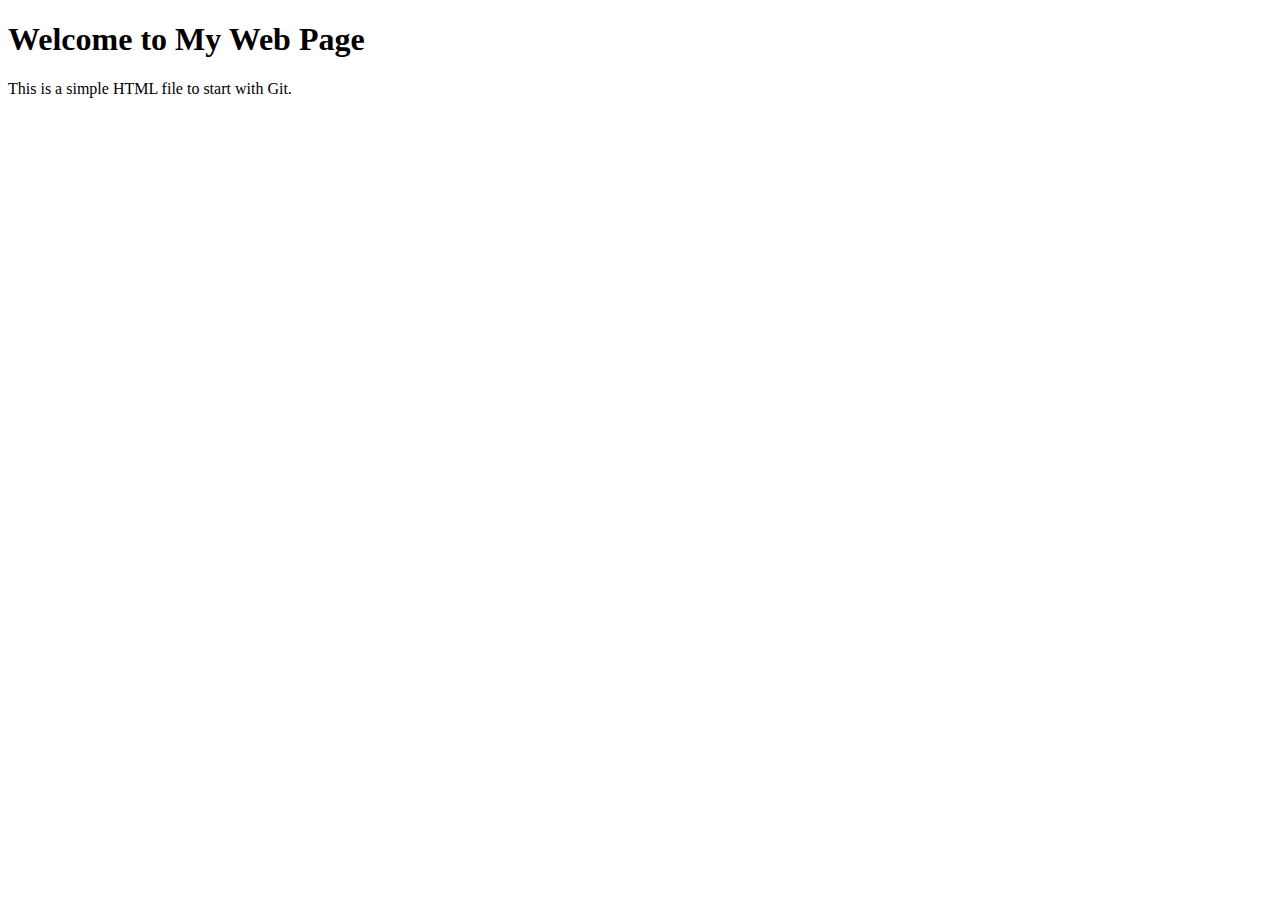
==== index.html @ bd5b5b31 "index.html files" ====
<!DOCTYPE html>
<html lang="en">
<head>
    <meta charset="UTF-8">
    <meta name="viewport" content="width=device-width, initial-scale=1.0">
    <title>My Web Project</title>
</head>
<body>
    <h1>Welcome to My Web Page</h1>
    <p>This is a simple HTML file to start with Git.</p>
</body>
</html>
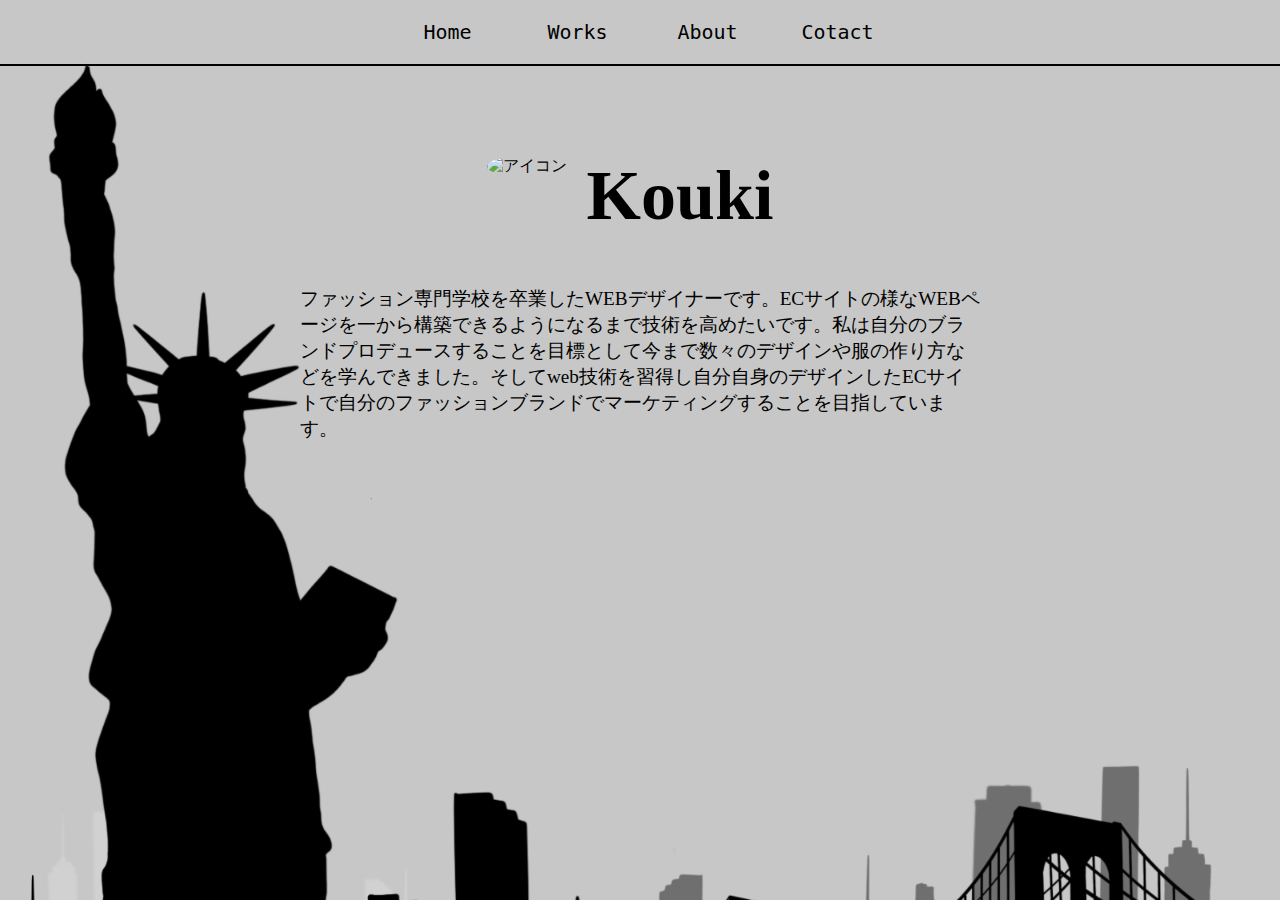
==== commit aa56cb57: "test portfolio" ====
--- a/index.html
+++ b/index.html
@@ -1,12 +1,55 @@
-<!DOCTYPE html>
-<html lang="en">
-<head>
-    <meta charset="UTF-8">
-    <meta name="viewport" content="width=device-width, initial-scale=1.0">
-    <title>My Web Project</title>
-</head>
-<body>
-    <h1>Welcome to My Web Page</h1>
-    <p>This is a simple HTML file to start with Git.</p>
-</body>
+<!doctype html>
+<html lang="ja">
+    <head>
+        <meta charset="utf-8">
+        <title>Ogata Kouki's Portfolio</title>
+        <link rel="stylesheet" href="./style.css">
+        <meta name="viewport" content="width=device-width,initial-scale=1">
+    </head>
+    <body>
+        <div class="curtain"></div>
+        <div class="load-screen">Loading...</div>
+        <div class="img">
+            <div class="world">
+                <div class="links">
+                    <p><a class="link-panel" href="index.html">   Home   </a></p>
+                    <p><a class="link-panel" href="hook.html">    Works    </a></p>
+                    <p><a class="link-panel" href="about.html">   About    </a></p>
+                    <p><a class="link-panel" href="contact.html">    Cotact   </a></p>
+                </div>
+            </div>
+            <div class="wed">
+                <div class="smile">
+                    
+                </div>
+                <div class="header">
+                    <div class="pop-assets">
+                        <img src="" alt="">
+                    </div>
+                    <div class="icon">
+                        <img src="https://cdn.discordapp.com/attachments/1027152914873069610/1039476375356178472/IMG_1789.jpg"
+                        alt="アイコン" width="80px" height="80px">
+                    </div>
+                    <div class="pop-assets">
+                        <img src="" alt="">
+                    </div>
+                    
+                    <h1 class="screen-name">Kouki</h1>
+                </div>
+                <div class="container">
+                    <p class="about">
+                        ファッション専門学校を卒業したWEBデザイナーです。ECサイトの様なWEBページを一から構築できるようになるまで技術を高めたいです。私は自分のブランドプロデュースすることを目標として今まで数々のデザインや服の作り方などを学んできました。そしてweb技術を習得し自分自身のデザインしたECサイトで自分のファッションブランドでマーケティングすることを目指しています。
+                    <p class="desc">
+                    </p>
+                </div>
+            </div>
+        </div>    
+        <script>
+            window.addEventListener('load', e => {
+                let target1 = document.querySelector('.curtain');
+                let target2 = document.querySelector('.load-screen');
+                target1.style.display = target2.style.display = 'none';
+            });
+        </script>
+    </body>
 </html>--- a/style.css
+++ b/style.css
@@ -0,0 +1,185 @@
+@charset "utf-8";
+
+* {
+    margin: 0;
+    padding: 0;
+}
+
+body {
+    background-color: #ffffff;
+    max-width: 100%;
+}
+.img  {
+    background-image: url(/image/American.png);
+    background-repeat: no-repeat;
+    background-size: cover;
+    height: 100vh;
+    background-color: #c7c7c7;
+   background-blend-mode: hard-light
+}
+
+.world {
+    border-bottom: 2px solid #000000;
+}
+
+.links {
+    display: flex;
+    justify-content: center;
+    text-align: center;
+    padding: 0;
+    width: 100%;
+}
+
+p {
+    display: inline;
+}
+
+.link-panel {
+    font-size: 20px;
+    font-family: monospace;
+    font-weight: 100;
+    width: 100px;
+    padding: 20px 10px;
+    margin: 0px 5px;
+}
+
+a {
+    outline: none;
+    text-decoration: none;
+    display: inline-block;
+    text-align: center;
+  }
+
+  p:last-child a {
+    margin-right: 0;
+  }
+  
+  a:link, a:visited, a:focus {
+    color: #000000;
+  }
+  
+  a:hover {
+    background-color: #56befa;
+  
+}
+  a:active {
+    background: rgba(4, 0, 255, 0.473);
+    color: rgb(255, 255, 255);
+  }
+
+.header {
+    display: flex;
+    justify-content: center;
+    margin-top: 30px;
+}
+
+.icon {
+   height: 80px;
+   margin: 60px 20px 0px 0px;
+}
+
+img {
+   border-radius: 50%;
+   object-fit: cover;
+   object-position:54% 36%;
+}
+
+.screen-name {
+    font-family: 'Times New Roman', Times, serif;
+    font-size: 70px;
+    color: rgb(0, 0, 0);
+    margin: 60px 20px 0px 0px ;
+    height: 80px;
+}
+
+.container {
+    padding: 50px 300px;
+}
+
+.about {
+    text-align: left;
+    font-weight: 400;
+    font-size: larger;
+}
+
+@media (max-width:480px) {
+
+
+    .link-panel {
+        font-size: 15px;
+        font-family: monospace;
+        font-weight: 50;
+        width: 50px;
+        padding: 20px 10px;
+        margin: 0px 5px;
+    }
+
+    .img {
+        width: 100%;
+        height: 100%;
+        background-repeat: no-repeat;
+        background-size: cover;
+        background-color: #c7c7c7;
+        background-blend-mode: hard-light;
+    }
+    .container {
+        padding: 20px 100px 120px;
+    }
+
+    .about {
+        font-weight: 400;
+        font-size:small;
+    }
+
+    .abuot br {
+        display: none;
+    }
+    .header {
+        display: flex;
+        justify-content: center;
+        margin-top: 30px;
+        margin-bottom: 30px;
+    }
+    
+    .icon {
+       height: 40px;
+       margin: 60px 20px 0px 0px;
+    }
+    
+    img {
+       border-radius: 50%;
+       object-fit: cover;
+       object-position:54% 36%;
+    }
+    
+    .screen-name {
+        font-family: 'Times New Roman', Times, serif;
+        font-size: 30px;
+        color: rgb(0, 0, 0);
+        margin: 60px 20px 0px 0px ;
+        padding-top: 20px;
+        height: 40px;
+    }
+}
+
+.curtain {
+    position: fixed;
+    width: 100%;
+    height: 120%;
+    left: 0;
+    top: 0;
+    background-color: rgba(0, 0, 0, .6);
+    z-index: 2;
+}
+
+.load-screen {
+    z-index: 3;
+    position: fixed;
+    margin: auto;
+    top: 50vh;
+    left: 0;
+    right: 0;
+    bottom: 0;
+    text-align: center;
+    color: white;
+}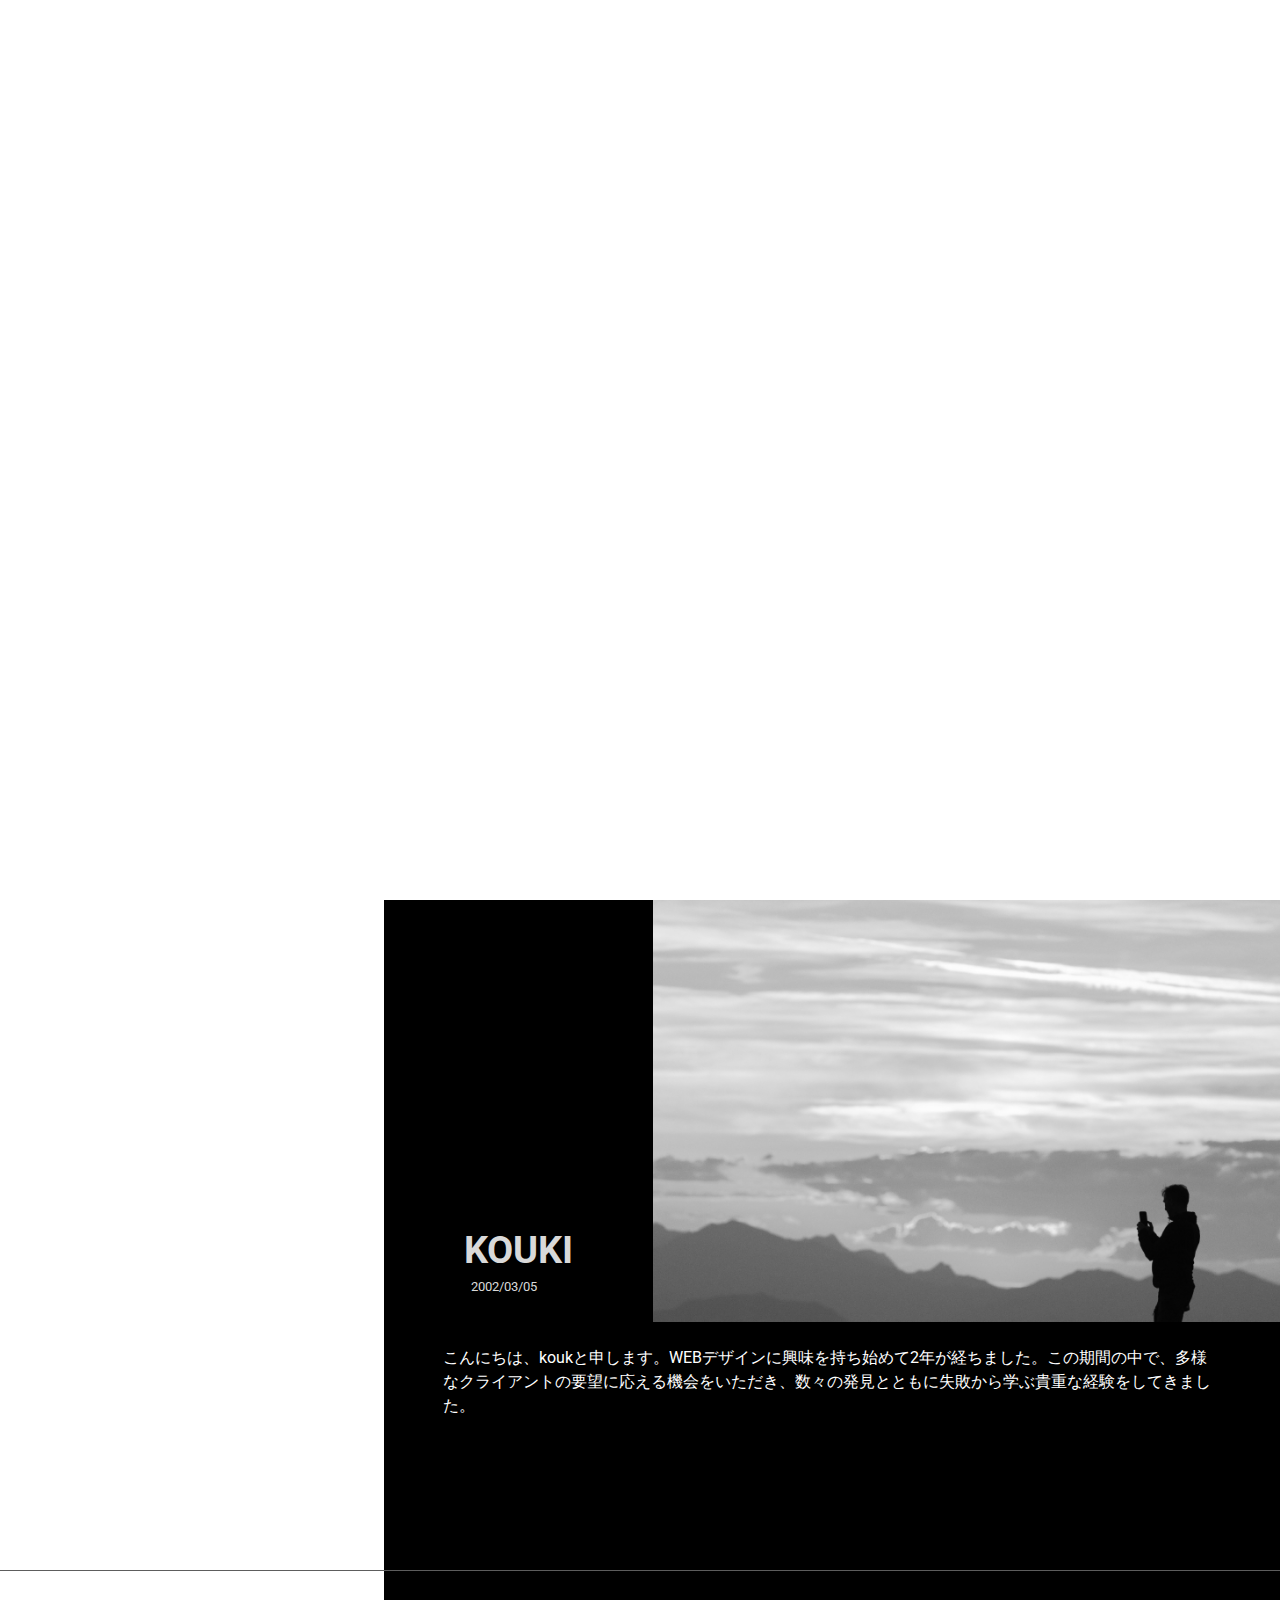
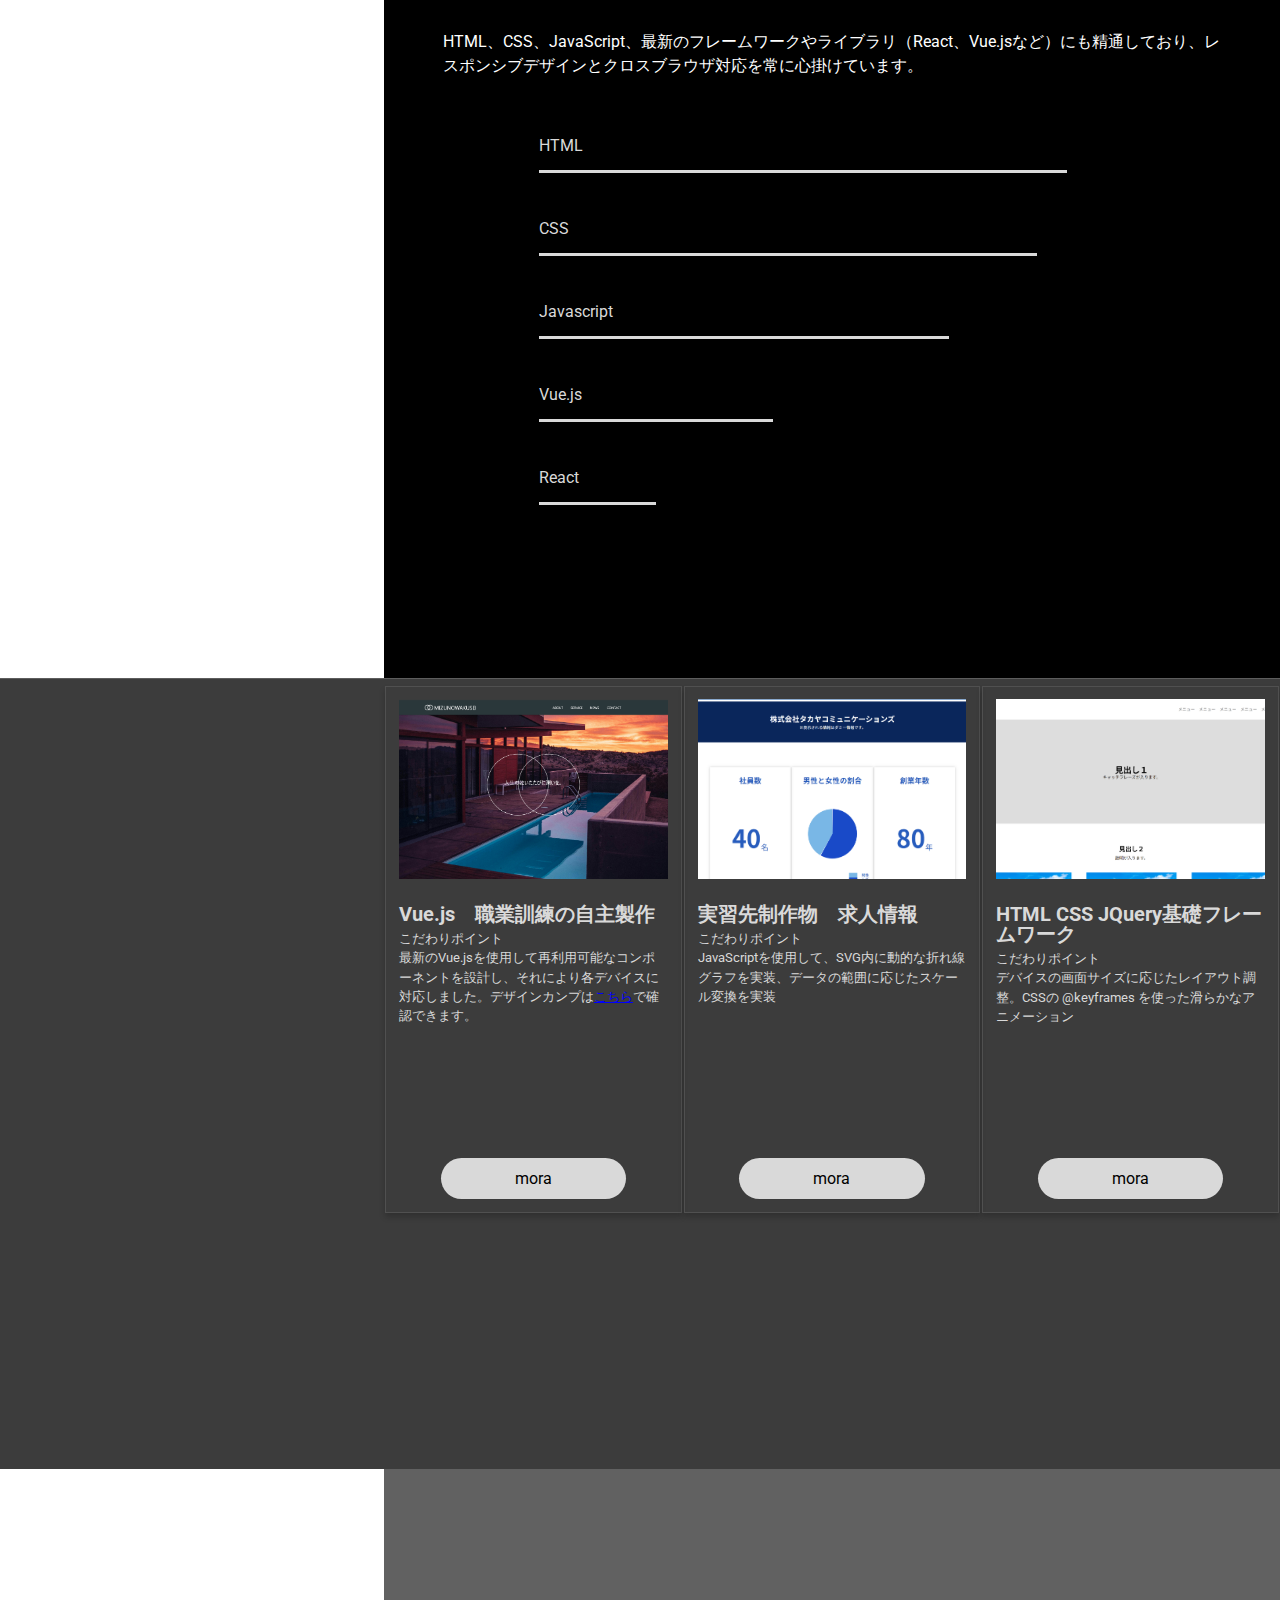
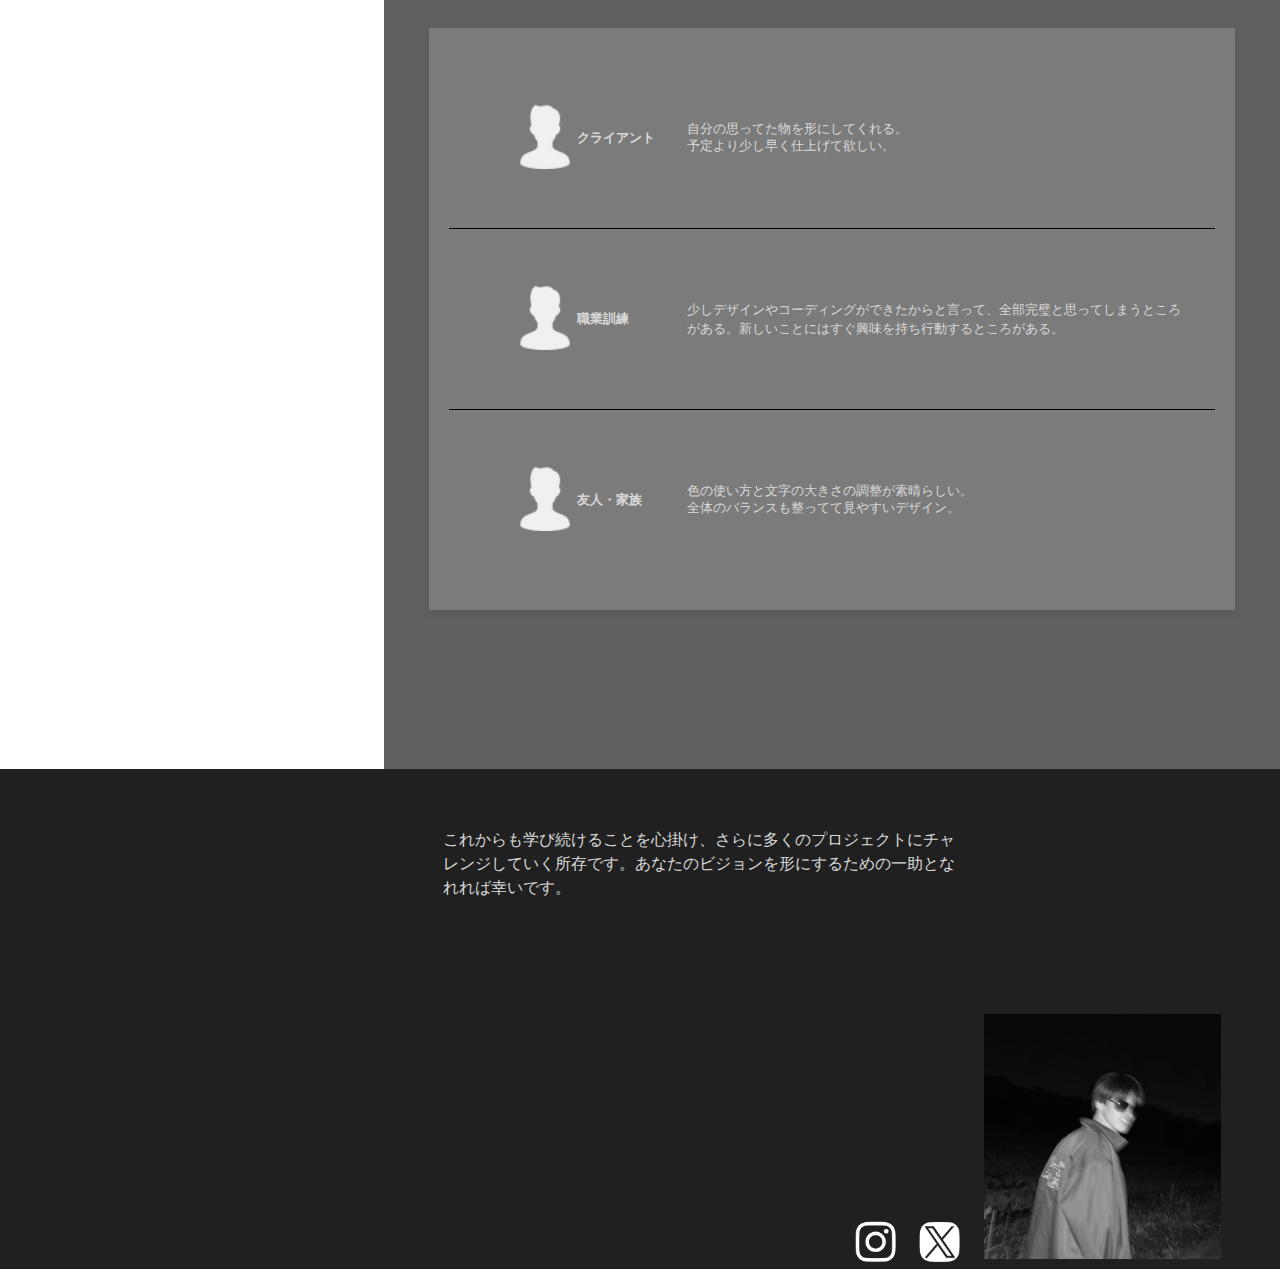
==== commit d6981f01: "repository update portfolio" ====
--- a/index.html
+++ b/index.html
@@ -1,55 +1,192 @@
-<!doctype html>
+<!DOCTYPE html>
 <html lang="ja">
-    <head>
-        <meta charset="utf-8">
-        <title>Ogata Kouki's Portfolio</title>
-        <link rel="stylesheet" href="./style.css">
-        <meta name="viewport" content="width=device-width,initial-scale=1">
-    </head>
-    <body>
-        <div class="curtain"></div>
-        <div class="load-screen">Loading...</div>
-        <div class="img">
-            <div class="world">
-                <div class="links">
-                    <p><a class="link-panel" href="index.html">   Home   </a></p>
-                    <p><a class="link-panel" href="hook.html">    Works    </a></p>
-                    <p><a class="link-panel" href="about.html">   About    </a></p>
-                    <p><a class="link-panel" href="contact.html">    Cotact   </a></p>
+
+<head>
+    <meta charset="UTF-8">
+    <meta name="viewport" content="width=device-width, initial-scale=1.0">
+    <link rel="stylesheet" href="css/style.css">
+    <link href="https://fonts.googleapis.com/css2?family=Roboto:wght@400;700&display=swap" rel="stylesheet">
+    <link rel="preconnect" href="https://fonts.googleapis.com">
+    <link rel="preconnect" href="https://fonts.gstatic.com" crossorigin>
+    <link
+        href="https://fonts.googleapis.com/css2?family=Roboto:ital,wght@0,100;0,300;0,400;0,500;0,700;0,900;1,100;1,300;1,400;1,500;1,700;1,900&display=swap"
+        rel="stylesheet">
+    <script src="script.js" defer></script>
+    <script src="content.js" defer></script>
+    <title>k-criert/portfolio</title>
+</head>
+
+<body>
+
+    <!-- ローディング画面用の要素、初めは非表示 -->
+    <div id="outer-container">
+        <div id="background" style="opacity: 0;"></div> <!-- 背景専用のタグ -->
+        <div id="loading-container">
+            <div id="text-container">
+                <div id="loading">K</div>
+                <div id="visual-wrapper">
+                    <div id="visual">CREATE</div>
                 </div>
             </div>
-            <div class="wed">
-                <div class="smile">
-                    
+            <svg width="70vw" height="20vw" viewBox="0 0 500 100" preserveAspectRatio="xMidYMid meet"
+                style="position: absolute; top: 50%; left: 50%; transform: translate(-50%, -50%);">
+                <rect id="frame" x="0" y="0" width="500" height="100" fill="white" stroke="black" stroke-width="3" />
+            </svg>
+
+        </div>
+    </div>
+    <!-- ハンバーガーメニューボタン -->
+    <div class="hamburger-menu">
+        <button class="hamburger" aria-label="メニューを開く">
+            <span></span>
+            <span></span>
+            <span></span>
+        </button>
+    </div>
+    <header id="header" class="nav-menu">
+        <div class="header-wrapper">
+            <ul>
+                <li><a href="#top" id="top-btn">TOP</a></li>
+                <li><a href="#about" id="about-btn">ABOUT</a></li>
+                <li><a href="#works" id="works-btn">WORKS</a></li>
+                <li><a href="#testimonials" id="testimonials-btn">TESTIMONIALS</a></li>
+                <li><a href="#sns" id="sns-btn">SNS</a></li>
+            </ul>
+        </div>
+    </header>
+    <main id="top" class="scroll-section">
+        <div class="top-contenir">
+            <div class="top-wrapper">
+                <h1>K-CREATE</h1>
+                <p class="top-text-line">Designing the Future</p>
+            </div>
+        </div>
+        <section id="about" class="scroll-section">
+            <div id="about-flex">
+                <div class="about-wrapper">
+                    <div class="about-contenir">
+                        <div class="about-text">
+                            <div class="text-letter">
+                                <h2>KOUKI</h2>
+                                <p>2002/03/05</p>
+                            </div>
+                        </div>
+                        <img src="image/tobias-rademacher-uTjbuFbhTug-unsplash 1.jpg" alt="デザイナーKOUKIのポートレート画像">
+                    </div>
+                    <div class="about-paragraph">
+                        <p>こんにちは、koukと申します。WEBデザインに興味を持ち始めて2年が経ちました。この期間の中で、多様なクライアントの要望に応える機会をいただき、数々の発見とともに失敗から学ぶ貴重な経験をしてきました。
+                        </p>
+                    </div>
                 </div>
-                <div class="header">
-                    <div class="pop-assets">
-                        <img src="" alt="">
+
+            </div>
+            <div id="about-flex">
+                <div class="about-wrapper skli">
+                    <p> HTML、CSS、JavaScript、最新のフレームワークやライブラリ（React、Vue.jsなど）にも精通しており、レスポンシブデザインとクロスブラウザ対応を常に心掛けています。
+                    </p>
+                    <div class="skli-sheet">
+                        <div></div>
+                        <div class="sklli-level">
+                            <ul>
+                                <li>HTML</li>
+                                <li>CSS</li>
+                                <li>Javascript</li>
+                                <li>Vue.js</li>
+                                <li>React</li>
+                            </ul>
+                        </div>
+                        <div></div>
                     </div>
-                    <div class="icon">
-                        <img src="https://cdn.discordapp.com/attachments/1027152914873069610/1039476375356178472/IMG_1789.jpg"
-                        alt="アイコン" width="80px" height="80px">
+                </div>
+        </section>
+        <section id="works" class="scroll-section">
+            <div class="container">
+                <div class="box">
+                    <img src="image/works-image1.png" alt="Vue.jsを使った架空の職業訓練サイトのスクリーンショット">
+                    <div class="content-group">
+                        <h2>Vue.js　職業訓練の自主製作</h2>
+                        <p>こだわりポイント<br />最新のVue.jsを使用して再利用可能なコンポーネントを設計し、それにより各デバイスに対応しました。デザインカンプは<span id="design-link" style="text-decoration: underline; color: blue; cursor: pointer;">こちら</span>で確認できます。</p>
                     </div>
-                    <div class="pop-assets">
-                        <img src="" alt="">
+                    <a href="https://koukiogata.github.io/hotel">mora</a>
+                </div>
+                <div class="box">
+                    <img src="image/works-image2.png" alt="Vue.jsを使った架空の職業訓練サイトのスクリーンショット">
+                    <div class="content-group">
+                        <h2>実習先制作物　求人情報</h2>
+                        <p>こだわりポイント<br />JavaScriptを使用して、SVG内に動的な折れ線グラフを実装、データの範囲に応じたスケール変換を実装</p>
                     </div>
-                    
-                    <h1 class="screen-name">Kouki</h1>
+                    <a href="https://koukiogata.github.io/digital">mora</a>
                 </div>
-                <div class="container">
-                    <p class="about">
-                        ファッション専門学校を卒業したWEBデザイナーです。ECサイトの様なWEBページを一から構築できるようになるまで技術を高めたいです。私は自分のブランドプロデュースすることを目標として今まで数々のデザインや服の作り方などを学んできました。そしてweb技術を習得し自分自身のデザインしたECサイトで自分のファッションブランドでマーケティングすることを目指しています。
-                    <p class="desc">
-                    </p>
+                <div class="box">
+                    <img src="image/works-image3.png" alt="Vue.jsを使った架空の職業訓練サイトのスクリーンショット">
+                    <div class="content-group">
+                        <h2>HTML CSS JQuery基礎フレームワーク</h2>
+                        <p>こだわりポイント<br /> デバイスの画面サイズに応じたレイアウト調整。CSSの @keyframes を使った滑らかなアニメーション</p>
+                    </div>
+                    <a href="./web/index.html">mora</a>
                 </div>
             </div>
-        </div>    
-        <script>
-            window.addEventListener('load', e => {
-                let target1 = document.querySelector('.curtain');
-                let target2 = document.querySelector('.load-screen');
-                target1.style.display = target2.style.display = 'none';
-            });
-        </script>
-    </body>
+        </section>
+        <section id="testimonials" class="scroll-section">
+            <div class="testimonials-container">
+                <div class="testimonials-box">
+                    <div class="testimonial-item">
+                        <div class="icon-text-box">
+                            <span class="icon"><img src="image/男性の人物アイコン素材 2.png" alt="クライアントのフィードバックを示すアイコン"></span>
+                            <span class="label">クライアント</span>
+                        </div>
+                        <div class="content-box">
+                            <ul class="content">
+                                <li>自分の思ってた物を形にしてくれる。</li>
+                                <li>予定より少し早く仕上げて欲しい。</li>
+                            </ul>
+                        </div>
+                    </div>
+                    <div class="testimonial-item">
+                        <div class="icon-text-box">
+                            <span class="icon"><img src="image/男性の人物アイコン素材 2.png" alt="職業訓練のフィードバックアイコン"></span>
+                            <span class="label">職業訓練</span>
+                        </div>
+                        <div class="content-box">
+                            <p class="content">少しデザインやコーディングができたからと言って、全部完璧と思ってしまうところがある。新しいことにはすぐ興味を持ち行動するところがある。
+                            </p>
+                        </div>
+                    </div>
+                    <div class="testimonial-item">
+                        <div class="icon-text-box">
+                            <span class="icon"><img src="image/男性の人物アイコン素材 2.png" alt="友人・家族のフィードバックアイコン"></span>
+                            <span class="label">友人・家族</span>
+                        </div>
+                        <div class="content-box">
+                            <ul class="content">
+                                <li>色の使い方と文字の大きさの調整が素晴らしい。</li>
+                                <li>全体のバランスも整ってて見やすいデザイン。</li>
+                            </ul>
+                        </div>
+                    </div>
+                </div>
+            </div>
+        </section>
+    </main>
+    <footer id="sns" class="scroll-section">
+        <div class="sns-container">
+            <div class="sns-content">
+                <div class="sns-message">
+                    <p>これからも学び続けることを心掛け、さらに多くのプロジェクトにチャレンジしていく所存です。あなたのビジョンを形にするための一助となれれば幸いです。</p>
+                </div>
+                <div class="sns-links">
+                    <div class="social-icons">
+                        <img src="image/kjinoicevc 1.png" alt="KOUKIのSNSリンクアイコン1">
+                        <img src="image/kjinoicevcXXX 1.png" alt="KOUKIのSNSリンクアイコン2">
+                    </div>
+                    <div class="brand-logo">
+                        <img src="image/knkjn 1.png" alt="KOUKIのブランドロゴ">
+                    </div>
+                </div>
+
+            </div>
+        </div>
+    </footer>
+</body>
+
 </html>--- a/css/style.css
+++ b/css/style.css
@@ -0,0 +1,1022 @@
+@charset "UTF-8";
+@import url(reset.css);
+
+:root {
+    --paragraph-padding: calc(90 / 1366 * 100%);
+
+}
+
+/* html, body {
+    } */
+body {
+    font-family: 'Roboto', sans-serif;
+    /* ウェブサイト全体に適用 */
+}
+
+p {
+    line-height: 1.5;
+}
+
+#background {
+    position: absolute;
+    top: 0;
+    left: 0;
+    width: 100%;
+    height: 100%;
+    background-color: black;
+    /* 任意の背景色 */
+    transition: opacity 0.3s ease;
+    /* オパシティのトランジション */
+}
+
+/* 外側のコンテナのスタイリング */
+#outer-container {
+    position: fixed;
+    z-index: 999;
+    width: 100vw;
+    height: 100vh;
+    display: flex;
+    justify-content: center;
+    align-items: center;
+    background-color: #fff;
+    /* overflow: hidden; */
+}
+
+/* ローディングコンテナのスタイリング */
+/* #outer-container {
+
+    background-color: #ccc;
+} */
+#loading-container {
+    display: flex;
+    justify-content: center;
+    align-items: center;
+    width: 100%;
+}
+
+/* テキストコンテナのスタイリング */
+#text-container {
+    display: flex;
+    align-items: center;
+    position: relative;
+    width: fit-content;
+    /* コンテンツに合わせて幅を調整 */
+    z-index: 10;
+    font-size: clamp(6px, 1vw, 20px);
+    /* デフォルトのフォントサイズ */
+    fill: #333;
+    /* テキストカラー */
+}
+
+/* visualのラッパーのスタイリング */
+#visual-wrapper {
+    width: auto;
+    /* visual要素の幅を自動に設定 */
+    overflow: hidden;
+    /* はみ出た内容を隠す */
+    position: absolute;
+    /* 絶対位置指定 */
+    left: 100%;
+    /* Kの右端からスタート */
+    white-space: nowrap;
+    /* 改行を防ぐ */
+}
+
+#visual {
+    display: none;
+    font-size: 5em;
+    position: relative;
+    /* 相対位置指定 */
+    left: 0;
+    /* 初期位置を親要素の端に設定 */
+    margin-left: 10px;
+}
+
+
+/* ローディング要素のスタイリング */
+#loading {
+    font-size: 5em;
+    /* visibility: visible; */
+    /* animation: bounceIn 1.5s ease-in-out forwards; アニメーションを適用 */
+}
+
+/* @keyframes bounceIn {
+    0% {
+        transform: translateY(100%); /* 画面下からスタート */
+/* } */
+/* 30% { */
+/* transform: translateY(-10%); 小さく跳ねる */
+/* } */
+/* 100% { */
+/* transform: translateY(0); 元の位置に戻る */
+/* } */
+/* } */
+#frame {
+    stroke-dasharray: 1200;
+    /* 長方形の周囲の長さ */
+    stroke-dashoffset: 1200;
+    /* 初期状態で線が見えないように全周分オフセット */
+    animation: draw-frame 3s linear forwards;
+    /* 2秒で描画、アニメーションは線形に */
+}
+
+@keyframes draw-frame {
+    to {
+        stroke-dashoffset: 0;
+        /* 終了時に線が完全に見えるように */
+    }
+}
+
+@media (max-width: 768px) {
+    svg {
+        transform: translate(-50%, -50%) scale(0.4);
+        /* モバイルデバイスのためにサイズを縮小 */
+    }
+
+}
+
+@media (max-width: 480px) {
+    svg {
+        transform: translate(-50%, -50%) scale(0.2);
+        /* 更に小さいデバイスでさらに縮小 */
+    }
+
+}
+
+svg {
+    color: #fff;
+    max-width: 100%;
+    /* 要素がはみ出さないように最大幅を設定 */
+    height: auto;
+}
+
+/* タブレットサイズのデバイスに対応 */
+.backcolor {
+    background-color: #cc6464;
+}
+
+svg:hover {
+    cursor: pointer;
+    /* ホバー時にカーソルをポインタに変更 */
+    opacity: 0.8;
+    /* ホバー時に透明度を下げる */
+}
+
+svg rect:hover {
+    fill: rgb(255, 255, 255);
+    /* ホバー時にrect要素の塗りつぶし色を赤に変更 */
+}
+
+svg rect:active {
+    fill: rgb(255, 255, 255);
+    /* ホバー時にrect要素の塗りつぶし色を赤に変更 */
+}
+
+.hamburger-menu {
+    display: none;
+}
+
+
+@media screen and (max-width: 770px) {
+    .hamburger-menu {
+        position: fixed;
+        /* ボタンを固定位置に設定 */
+        /* 画面の上から20ピクセルの位置 */
+        /* 画面の右から20ピクセルの位置 */
+        z-index: 998;
+        display: flex;
+        flex-direction: column;
+        justify-content: space-around;
+
+        button {
+            background: none;
+            border: none;
+            cursor: pointer;
+            display: flex;
+            flex-direction: column;
+            justify-content: space-around;
+            height: 50px;
+            /* ボタンの高さ */
+            width: 50px;
+            /* ボタンの幅 */
+            background-color: #d9d9d9;
+            border-radius: 5px;
+        }
+
+        span {
+            transition: 0.5s;
+            display: block;
+            height: 3px;
+            width: 100%;
+            background: black;
+            border-radius: 10px;
+        }
+
+
+    }
+
+    .hamburger-menu button.active span:nth-child(1) {
+        transform: rotate(405deg) scale(0.5) translate(10px, 35px);
+        /* 上のバーを右上に回転 */
+        background: #000;
+    }
+
+    .hamburger-menu button.active span:nth-child(2) {
+        opacity: 0;
+        /* 中央のバーを非表示に */
+    }
+
+    .hamburger-menu button.active span:nth-child(3) {
+        transform: rotate(-45deg) scale(0.5) translate(10px, -35px);
+        /* 下のバーを右下に回転 */
+        background: #000;
+        /* 色を変更する場合 */
+    }
+
+
+    #header.nav-menu.active {
+        display: block;
+        position: fixed;
+        z-index: 900;
+        height: 300px;
+        border-radius: 10px;
+        width: 100%;
+
+        .header-wrapper {
+            padding-top: 50px;
+            height: auto;
+            max-height: 120vw;
+            display: flex;
+            flex-direction: row;
+            align-items: first baseline;
+        }
+
+        /* #header {
+            background-color: #D9D9D9;
+            width: 70%;
+            position: fixed;
+            /* opacity: 0; */
+        /* アクティブ時にメニューを表示 */
+    }
+
+    .nav-menu {
+        background-color: #fff;
+
+        /* 初期状態ではメニューを隠す */
+
+    }
+}
+
+
+
+
+
+#header {
+    background-color: #D9D9D9;
+    width: 30%;
+    position: fixed;
+    /* opacity: 0; */
+}
+
+@media screen and (max-width: 770px) {
+    header {
+        display: none;
+    }
+
+    .top-wrapper {
+        flex-grow: 1;
+        justify-content: flex-start;
+        /* 必要に応じて配置を調整（左揃えや中央揃えなど） */
+    }
+
+
+    #top,
+    #about,
+    #works {
+        width: 100vw;
+        /* 100vw ではなく 100% に変更 */
+    }
+
+    .about-wrapper,
+    .works-wrapper {
+        flex-grow: 1;
+    }
+
+
+}
+
+.header-wrapper {
+    height: 100vh;
+    display: flex;
+    justify-content: center;
+    flex-direction: column;
+    align-items: center;
+
+    ul {
+        width: 100%;
+        text-align: center;
+
+        li {
+            border-bottom: 1px solid #B1B1B1;
+            font-size: 20px;
+            list-style: none;
+        }
+
+        a {
+            padding: 10px 0;
+            color: #000;
+            text-decoration: none;
+            width: 100%;
+            display: block;
+        }
+
+
+
+        #top-btn.active {
+            background-color: #fff;
+        }
+
+        #about-btn.active {
+            background-color: #000000;
+            color: #d9d9d9;
+        }
+
+        #works-btn.active {
+            background-color: #3C3C3C;
+            color: #d9d9d9;
+
+        }
+
+        #testimonials-btn.active {
+            background-color: #616161;
+            color: #d9d9d9;
+
+        }
+
+        #sns-btn.active {
+            background-color: #202020;
+            color: #d9d9d9;
+        }
+
+        li:nth-child(1) {
+            border-top: 1px solid #B1B1B1;
+        }
+    }
+}
+
+#top,
+#about,
+#works,
+#testimonials,
+#sns {
+    width: 100%;
+    /* 100vw ではなく 100% に変更 */
+}
+
+#top {
+    background-color: #fff;
+
+    .top-contenir {
+        height: 100vh;
+        display: flex;
+        justify-content: right;
+        width: 100%;
+
+
+        .top-wrapper {
+            display: flex;
+            justify-content: center;
+            flex-direction: column;
+            height: 100vh;
+            align-items: center;
+            width: 70vw;
+
+            h1 {
+                right: 0;
+                text-align: center;
+                font-size: 4vw;
+
+            }
+
+            p {
+                display: flex;
+                justify-content: center;
+                align-items: center;
+                /* テキストと線を縦方向に中央揃え */
+            }
+
+            p::before,
+            p::after {
+                content: "";
+                display: inline-block;
+                width: 50px;
+                /* 横線の幅 */
+                height: 1px;
+                /* 横線の太さ */
+                background-color: black;
+                /* 横線の色 */
+            }
+
+            p::before {
+                margin-right: 10px;
+                /* テキストと線の間の余白 */
+            }
+
+            p::after {
+                margin-left: 10px;
+                /* テキストと線の間の余白 */
+            }
+
+        }
+    }
+
+    #about-flex {
+        /* height: 100vh; */
+        display: flex;
+        justify-content: right;
+        border-bottom: 1px solid #5d5d5d;
+        width: 100%;
+        min-height: 500px;
+
+        .about-wrapper {
+            background-color: #000;
+            width: 70%;
+            min-height: 500px;
+            height: 100%;
+            padding-bottom: 10vw;
+            /* display: flex;
+            justify-content: flex-start;
+            flex-direction: column; */
+
+            .about-contenir {
+                display: flex;
+
+                .about-text {
+                    display: flex;
+                    justify-content: end;
+                    align-items: center;
+                    flex-direction: column;
+                    width: 30%;
+                    margin: 2vw;
+
+                    .text-letter {
+                        text-align: left;
+                    }
+
+                    h2 {
+                        text-align: left;
+                        font-size: 3vw;
+
+                        position: relative;
+                        color: #d9d9d9;
+                    }
+
+                    p {
+                        font-size: 1vw;
+                        color: #d9d9d9;
+                    }
+
+                    @media screen and (max-width: 770px) {
+                        h2 {
+                            font-size: 5vw;
+                        }
+
+                        p {
+                            font-size: 2vw;
+                        }
+                    }
+
+                    @media screen and (max-width: 500px) {
+
+                        .about-text {
+                            display: flex;
+                            justify-content: center;
+                            align-items: flex-start;
+                            flex-direction: row;
+                        }
+
+                        h2 {
+                            padding: 2vw 0;
+                            font-size: 10vw;
+                        }
+
+                    }
+
+                }
+
+                img {
+                    width: 70%;
+                }
+            }
+        }
+
+        .about-paragraph {
+            color: #d9d9d9;
+            width: 100%;
+            margin-bottom: 3vw 0;
+        }
+
+        .about-paragraph p {
+            padding: 1.5rem var(--paragraph-padding);
+            line-height: 1.5;
+        }
+
+        @media screen and (max-width: 770px) {
+
+            #about-flex {
+                height: 100vw;
+            }
+
+
+            .about-paragraph p {
+                max-width: 70%;
+            }
+
+            /* .about-paragraph {
+                /* display: flex;
+                flex-direction: column;
+                justify-content: center;
+                flex: 1; */
+            /* padding: 10vw 0; */
+
+            /* } */
+
+        }
+
+        @media screen and (max-width: 500px) {
+
+            /* .about-wrapper {
+               
+                /* min-height: 700px; */
+            /* } */
+            .about-contenir {
+                flex-wrap: wrap-reverse;
+            }
+
+            .about-paragraph p {
+                padding: 1vw;
+                max-width: 100%;
+            }
+
+            .about-paragraph {
+                padding: 10vw 0;
+
+            }
+
+
+            img {
+                width: 100%;
+                flex: 1 1;
+            }
+
+            .about-text {
+                text-align: left;
+            }
+        }
+
+        .skli {
+
+            /* PCサイズ（770px以上） */
+            .skli-sheet {
+                display: flex;
+                flex-wrap: wrap;
+                justify-content: center;
+
+            }
+
+            div {
+                flex-basis: calc(20% - 50px);
+                /* 60%の幅で、真ん中に配置 */
+            }
+
+            .sklli-level {
+                margin: 1vw 2vw;
+                flex: 1 1;
+            }
+
+
+            /* 770px以下のサイズ */
+            @media screen and (max-width: 770px) {
+
+
+                .skli {
+                    padding: 5vw 0;
+
+                }
+
+                p {
+                    padding: 2vw;
+                    margin-top: 10vw;
+                }
+
+                .skli-sheet {
+                    flex-direction: column;
+                    width: 100%;
+                    /* 縦並びに変更（必要に応じて） */
+                }
+
+                .sklli-level {
+                    flex: 1 1 100%;
+                    /* 100%で広がるように設定 */
+                    /* 余白を広げて全体に広がる */
+                    /* 縮まらないように設定 */
+                }
+            }
+
+
+
+        }
+
+        p {
+            padding: 0 var(--paragraph-padding);
+            padding-top: var(--paragraph-padding);
+            color: #fff;
+            line-height: 1.5;
+        }
+
+
+
+        li {
+            color: #d9d9d9;
+            list-style: none;
+            margin: 2rem 0;
+            padding: 1rem 0;
+            border-bottom: 3px solid #d9d9d9;
+        }
+
+        li:nth-child(1) {
+            width: 90%;
+        }
+
+        li:nth-child(2) {
+            width: 85%;
+
+        }
+
+        li:nth-child(3) {
+            width: 70%;
+
+        }
+
+        li:nth-child(4) {
+            width: 40%;
+
+        }
+
+        li:nth-child(5) {
+            width: 20%;
+
+        }
+
+    }
+
+    #works {
+        display: flex;
+        justify-content: right;
+        background-color: #3C3C3C;
+        width: 100%;
+        height: auto;
+        /* max-height: 100vh; */
+
+
+        .container {
+            display: flex;
+            flex-direction: row;
+            justify-content: space-around;
+            align-items: flex-start;
+            width: 70%;
+            padding-bottom: 20vw;
+        }
+
+        .container::-webkit-scrollbar {
+            display: none;
+            /* Chrome, Safari, Opera */
+        }
+
+        .container {
+            -ms-overflow-style: none;
+            /* Internet Explorer, Edge */
+            scrollbar-width: none;
+            /* Firefox */
+        }
+
+        .box {
+            margin-top: 0.5vw;
+            display: flex;
+            flex-direction: column;
+            justify-content: space-between;
+            /* 上部と下部の間にスペースを最大化 */
+            padding: 1vw;
+            border: 1px solid #505050;
+            box-shadow: 0 4px 6px rgba(0, 0, 0, 0.2);
+            width: 30%;
+            height: 50vw;
+            max-height: 500px;
+        }
+
+        .content-group {
+            align-self: start;
+            /* 左寄せ */
+            width: 100%;
+            /* 幅をbox全体に */
+            order: 2;
+        }
+
+        .box img {
+            width: 100%;
+            height: auto;
+            object-fit: cover;
+        }
+
+        .box h2,
+        .box p,
+        .box a {
+            align-self: start;
+            /* 要素を左揃えに */
+            width: 100%;
+            /* 全幅を使う設定 */
+        }
+
+        .box h2 {
+            margin-bottom: 5px;
+            color: #d9d9d9;
+            margin-top: 2vw;
+            font-size: clamp(10px, 2vw, 20px);
+        }
+
+        .box p {
+            margin-top: 5px;
+            margin-bottom: 5px;
+            /* pの下のマージンも設定 */
+            color: #d9d9d9;
+            font-size: clamp(10px, 1vw, 20px);
+        }
+
+        .box a {
+            align-self: center;
+            /* 中央寄せ */
+            margin-top: auto;
+            /* 自動的に上部の空間を最大化して下に配置 */
+            display: block;
+            /* ブロック要素として扱う */
+            width: 50%;
+            /* 幅を50%に設定 */
+            text-align: center;
+            /*
+                 テキスト中央寄せ */
+            border-radius: 25px;
+            /* 角を丸く */
+            text-decoration: none;
+            background: #d9d9d9;
+            color: #000;
+            transition: background-color 0.3s;
+            padding: 1vw 2vw;
+        }
+
+        @media (min-width: 500px) {
+            .box a {
+                order: 3;
+            }
+            
+        }
+        
+        .box a:hover {
+            background-color: #0056b3;
+            /* ホバー時の背景色を濃い青に変更 */
+        }
+        
+        @media (max-width: 500px) {
+            .box a {
+                /* 無効にしたいプロパティをリセット */
+                align-self: auto;
+                margin-top: 0;
+                display: inline; /* ブロックではなくインラインに戻す */
+                width: auto;
+                text-align: left; /* 中央寄せを解除 */
+                border-radius: 0;
+                background: none;
+                color: inherit;
+                padding: 0;
+                text-decoration: underline;
+                color: #d9d9d9;
+            }
+            
+            .box a:hover {
+                background-color: transparent; /* ホバー時の背景色も元に戻す */
+            }
+
+        }
+
+        @media screen and (max-width: 500px) {
+            .container {
+                overflow-x: auto;
+                /* 横スクロールを有効にする */
+                display: flex;
+                flex-wrap: nowrap;
+                /* ボックスを折り返さずに一列に並べる */
+                width: 100%;
+                padding-bottom: 0;
+            }
+
+            .box {
+                margin-top: 0.5vw;
+                display: flex;
+                flex-direction: column;
+                justify-content: flex-start;
+                min-height: 350px;
+                width: 40%;
+                /* 各ボックスの幅を画面幅の80%に設定 */
+                min-width: 300px;
+                /* ボックスの最小幅を300pxに設定 */
+                margin: 10px 5px;
+                /* マージンを調整 */
+                flex-shrink: 0;
+                /* フレックスアイテムの縮小を禁止 */
+                border-radius: 2vw;
+
+            }
+
+        }
+
+        @media screen and (max-width:770px) {
+            .container {
+                width: 100%;
+            }
+        }
+    }
+
+    #testimonials {
+        display: flex;
+        justify-content: right;
+        width: 100%;
+
+
+        .testimonials-container {
+            display: flex;
+            justify-content: center;
+            align-items: center;
+            height: 100vh;
+            width: 70%;
+            background: #616161;
+        }
+
+        .testimonials-box {
+            display: flex;
+            flex-direction: column;
+            justify-content: center;
+            align-items: center;
+            padding: 20px;
+            background: #ddd;
+            width: 90%;
+            box-sizing: border-box;
+            box-shadow: 0px 4px 8px rgba(0, 0, 0, 0.1);
+            background-color: #7B7B7B;
+        }
+
+        .testimonial-item {
+            display: flex;
+            justify-content: flex-start;
+            align-items: center;
+            width: 100%;
+            border-bottom: 1px solid black;
+            font-size: 0.8rem;
+            height: 20vh;
+        }
+
+        .icon-text-box {
+            display: flex;
+            align-items: center;
+            justify-content: flex-start;
+            flex-basis: 20%;
+            padding-left: 5vw;
+            color: #d9d9d9;
+        }
+
+        .icon img {
+            height: 5vw;
+            width: 5vw;
+            min-width: 50px;
+            min-height: 50px;
+        }
+
+        .label {
+            font-weight: bold;
+            width: 80px;
+        }
+
+        .content-box {
+            flex: 1 1 70%;
+            padding: 0 30px;
+            color: #d9d9d9;
+        }
+
+        .content,
+        ul.content {
+            flex-grow: 1;
+            text-align: left;
+            max-width: 100%;
+        }
+
+        ul.content {
+            list-style-type: none;
+            padding: 0;
+        }
+
+        li {
+            padding: 2px 0;
+        }
+
+        .testimonial-item:last-child {
+            border-bottom: none;
+        }
+
+        @media screen and (max-width: 770px) {
+            .testimonials-container {
+                width: 100%;
+            }
+        }
+
+        @media screen and (max-width: 500px) {
+            .testimonial-item {
+                flex-wrap: wrap;
+                padding: 4vw 0;
+                height: 20vh;
+            }
+
+            ul.content {
+                padding: 0;
+            }
+
+            .content-box {
+                flex: 1 1 70%;
+                padding: 0;
+                color: #d9d9d9;
+            }
+        }
+    }
+}
+
+#sns {
+    min-height: 500px;
+    background-color: #202020;
+    display: flex;
+    justify-content: right;
+
+    .sns-container {
+        width: 70%;
+
+        .sns-content {
+            color: #d9d9d9;
+            display: flex;
+            flex-direction: column;
+            justify-content: space-between;
+            align-items: baseline;
+            max-width: 100%;
+            margin: var(--paragraph-padding);
+            height: calc(100% - var(--paragraph-padding) - var(--paragraph-padding))
+        }
+
+        .sns-message {
+            width: 40vw;
+        }
+
+
+
+        .sns-links {
+            width: 100%;
+            display: flex;
+            justify-content: end;
+
+        }
+
+        .social-icons {
+            margin-top: auto;
+            display: flex;
+            margin-right: 1vw;
+
+            img {
+                width: clamp(50px, 5vw, 100px);
+                transform: translate(0, 1vw);
+            }
+
+        }
+    }
+
+
+    @media screen and (max-width: 770px) {
+        .sns-container {
+            width: 100%;
+        }
+
+        .sns-container {
+
+            .sns-message {
+                width: 100%;
+            }
+        }
+
+        .social-icons {
+            flex-wrap: wrap;
+        }
+    }
+}